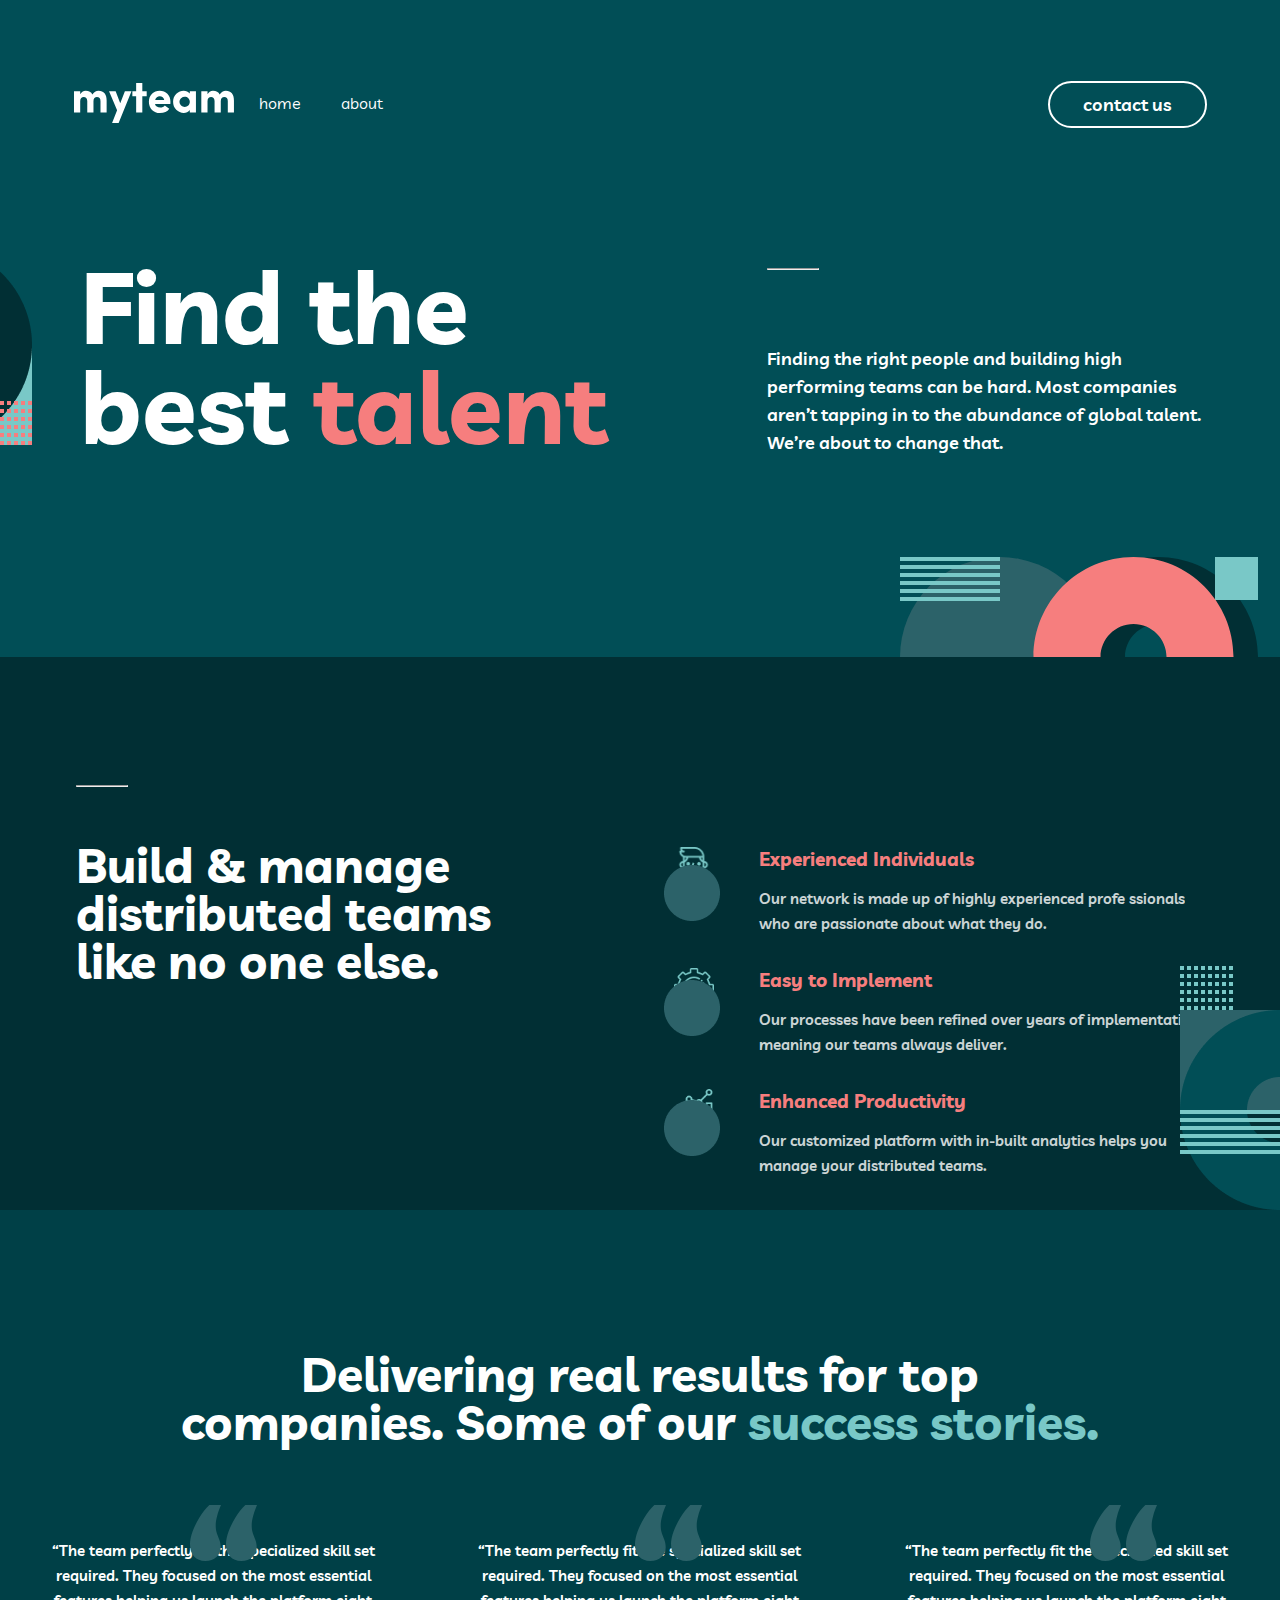
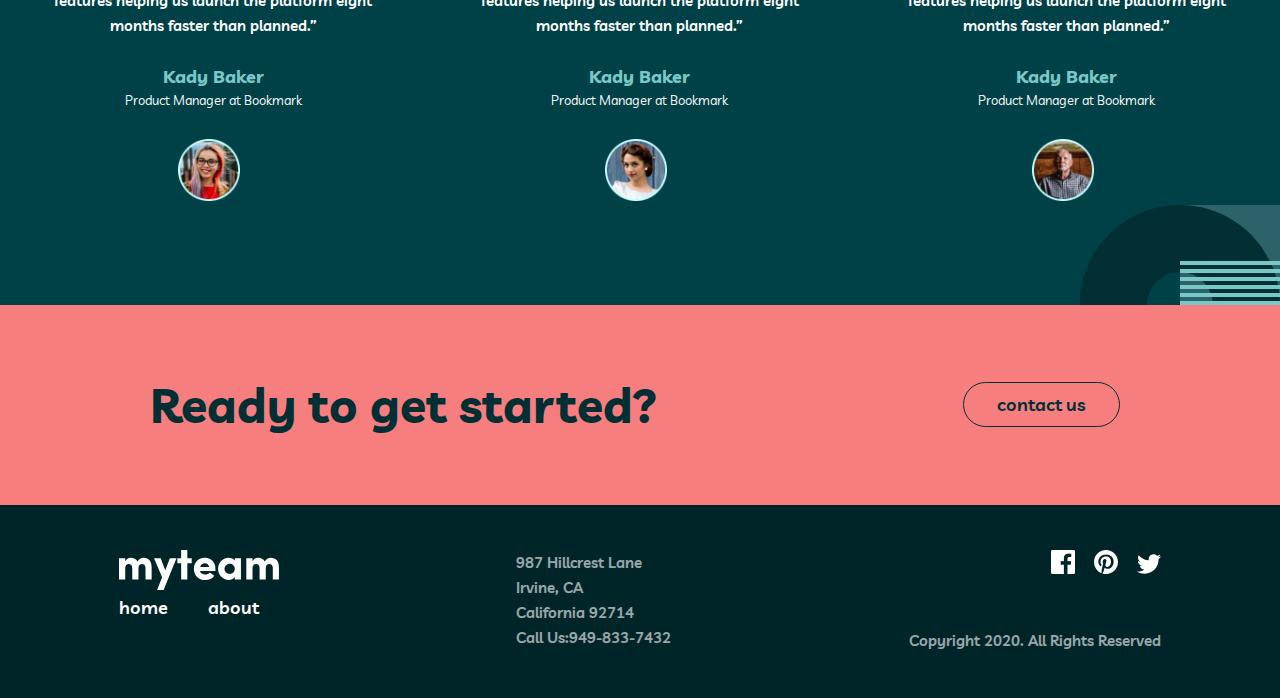
==== index.html @ d725f47a "homework-myteam" ====
<!DOCTYPE html>
<html lang="en">
<head>
    <meta charset="UTF-8">
    <meta http-equiv="X-UA-Compatible" content="IE=edge">
    <meta name="viewport" content="width=device-width, initial-scale=1.0">
    <title>Document</title>
    <link rel="stylesheet" href="./styles.css">
    <link rel="stylesheet" href="./index2.html">
    <link rel="stylesheet" href="./index3.html">
    <!-- fonts -->
    <link rel="preconnect" href="https://fonts.googleapis.com">
    <link rel="preconnect" href="https://fonts.gstatic.com" crossorigin>
    <link href="https://fonts.googleapis.com/css2?family=Livvic:wght@600;700&display=swap" rel="stylesheet">
</head>
<body>
    <header class="header">
        <section>
        <div class="container">
            <div class="bar-wrapper">
               <div class="bar-flex-2items"> 
                <div class="img-ules">
                    <img src="./images/myteam.svg" class="bar-logo" alt="logo">
                <ul class="ul-header">
                    <li><a href="#" class="link-bar">home</a></li>
                    <li><a href="./index2.html" class="link-bar2">about</a></li>
                </ul>
                </div>
                <div class="bar-button">
                <h2>
                <a href="./index3.html" class="btn bar-button">contact us</a>
                </h2>
                </div>
            </div>
        </div>
        </div>
        </section>
    </header>
        <section>
            <div class="container">
                <div class="header-section">
                    <div class="header-wrapper">
                    <div class="header-left">
                         <h1 class="titlt-find-talant">
                            Find the <br> best <span class="sapn-header-color">talent</span> 
                        </h1>
                    </div>
                    <!-- positionimages 2 -->
                    <img src="./images/decoration-header.png" class="position-img2" alt="">
                    <img src="./images/decoration-header-bottom.svg" class="position-img" alt="">
                    <!-- positionimages 2 -->
                    <div class="header-right">
                        <hr class="hr-header-right"> 
                        <p class="header-text">
                            Finding the right people and building high <br> performing teams
                            can be hard. Most companies <br> aren’t tapping in
                            to the abundance of global talent. <br> We’re about to change that.
                        </p>
                        <div class="img-bottom"></div>
                    </div>
                    </div>
                </div>
            </div>
        </section>
    </header>
    <!-- main-section -->
<main>
    <div class="container">
        <div class="main-wrapper">
            <div class="color-flex">
                <!-- left -->
                <div class="left-main">
                    <hr class="left-hr">
                    <h1 class="left-title">
                        Build & manage distributed teams like no one else.
                    </h1>
                </div>
               <!-- right -->
                <div class="right-main">
                 <div class="items-wrapper">
                <div>
                   
                     <img src="./images/man-right.png" class="mini-imges-right" alt="">
                     <img src="./images/img-sickle-all.png" class="circkle" alt="">
                </div>
                <div>
                    <h3 class="right-title">
                        Experienced Individuals
                    </h3>
                    <p class="right-text">
                        Our network is made up of highly experienced profe
                        ssionals who are passionate about what they do.
                    </p>
                </div>
                </div>
                <!-- 2 -->
                <div class="items-wrapper">
                    <div>
                         <img src="./images/img-setting-right.png" class="mini-imges-right" alt="">
                         <img src="./images/img-sickle-all.png" class="circkle2" alt="">
                    </div>
                    <div>
                        <h3 class="right-title">
                            Easy to Implement
                        </h3>
                        <p class="right-text">
                            Our processes have been refined over years of implementation meaning our teams always deliver.
                        </p>
                    </div>
                    </div>
                    <img src="./images/decoration-position.png" class="position-decoration" alt="">
                    <!-- 3 -->
                    <div class="items-wrapper">
                        <div>
                             <img src="./images/img-stap-right.png" class="mini-imges-right" alt="">
                             <img src="./images/img-sickle-all.png" class="circkle3" alt="">
                        </div>
                        <div>
                            <h3 class="right-title">
                                Enhanced Productivity
                            </h3>
                            <p class="right-text">
                                Our customized platform with in-built analytics helps you manage your distributed teams.
                            </p>
                        </div>
                     </div>
            </div>
        </div>
    </div>
    </div>
    <section>
        <div class="container">
            <div class="deliver-wrap">
                <div class="deliver-color">
                <div class="del-title-wrap"> 
                    <h1 class="del-title">
                        Delivering real results for top companies. Some of our
                         <span class="span-del-color">success stories.</span>
                    </h1>
                </div >
                <!-- 3-infocard -->
               
                
            <div class="wraaapper">
<img src="./images/decoration-3section.svg" class="position-3section" alt="">
                
                <div class="del-3infocard">
                    <div class="card">
                        <img src="./images/“.svg" class="kavichki" alt="">
                        <p class="del-textinfo"> “The team perfectly fit the specialized 
                            skill set required. They focused on
                             the most essential features helping us launch 
                             the platform eight months faster than planned.”
                        </p>
                        <h5 class="del-name">
                            Kady Baker
                        </h5>
                        <p class="del-work">
                            Product Manager at Bookmark
                    </p>
                        <img src="./images/img-piples-a.png" class="img-del-infocard" alt="">
                    </div>
                </div>
                <!-- 2 -->
                <div class="del-3infocard">
                    <div class="card">
                        <img src="./images/“.svg" class="kavichki2" alt="">
                        <p class="del-textinfo"> “The team perfectly fit the specialized 
                            skill set required. They focused on
                             the most essential features helping us launch 
                             the platform eight months faster than planned.”
                        </p>
                        <h5 class="del-name">
                            Kady Baker
                        </h5>
                        <p class="del-work">
                            Product Manager at Bookmark
                    </p>
                        <img src="./images/img-piples-b.png" class="img-del-infocard" alt="">
                    </div>
                </div>
                <!-- 3 -->
                <div class="del-3infocard">
                    <div class="card">
                        <img src="./images/“.svg" class="kavichki3" alt="">
                        <p class="del-textinfo"> “The team perfectly fit the specialized 
                            skill set required. They focused on
                             the most essential features helping us launch 
                             the platform eight months faster than planned.”
                        </p>
                        <h5 class="del-name">
                            Kady Baker
                        </h5>
                        <p class="del-work">
                            Product Manager at Bookmark
                    </p>
                        <img src="./images/img-piples-c.png" class="img-del-infocard" alt="">
                    </div>
                </div>
            </div>
                </div>
            </div>
        </div>
    </section>
    <section>
      
        <div class="container">
            <div class="ready-wrapper">
                <div class="ready-color">
<h2 class="ready-title">Ready to get started?</h2>
<h4 class="ready-button"><a href="#" class="btn ready-btn">contact us</a></h4>
                </div>
            </div>
        </div>
    </section>
</main>
<footer>
    <section>
        <div class="container">
            <div class="fott-wrapper">
                <div class="fott-color">
                <div>
                     <img src="./images/myteam.svg" class="logo-fotter" alt="">
                    <ul class="ul-header">
                        <li><a href="#" class="link-bar3">home</a></li>
                        <li><a href="#" class="link-bar3 about-fot">about</a></li>
                    </ul>
                </div>
                <div>
                    <p class="fott-infoes">987 Hillcrest Lane </p>
                    <p class="fott-infoes">Irvine, CA</p>
                    <p class="fott-infoes">California 92714 </p>
                    <p class="fott-infoes">Call Us:949-833-7432</p>
                </div>
                <div class="icons">
                <div class="icons-wrapper">
                    <a href="#"><img src="./images/fotter-logo-facebook.png" class="icon-margin shadow" alt="icon faceboock"></a>
                    <a href="#"><img src="./images/fotter-logo-pp.svg" class="icon-margin shadow" alt="p"></a>
                    <a href="#"> <img src="./images/fotter-logo-twitter.svg" class="shadow"  alt="icon-twitter"></a>
                </div>
                     <p class="fott-infoes">Copyright 2020. All Rights Reserved</p>
                </div>
                </div>
            </div>
        </div>
    </section>
</footer>
</body>
</html>
---- styles.css ----
*{
    margin: 0px;
    padding: 0px;
  list-style-type: none;
  text-decoration: none;
}
body{
    font-family: 'Livvic', sans-serif;
}
.container {
    max-width: 1440px;
    width: 100%;
    margin: 0 auto;
}
/* header start */
.header{
    background: #014E56;
    padding-top: 83px;
}
.link-bar{
  margin-right: 40px;
  color:#fff;
}
.header-left{
    margin-bottom: 200px;
}
.header-right{
    margin-bottom: 200px;
}
.bar-flex-2items{
    align-items: center;
  justify-content: space-around;
  display: flex;
}
.link-bar2{
    color:#fff;
   margin-right: 665px;
}
.img-ules{
    align-items: center;
    display: flex;
}
.link-bar:hover{
 color: #F67E7E;
}
.link-bar2:hover{
    color: #F67E7E;
}
.sapn-header-color{
    color: #F67E7E;
}
.bar-wrapper{
    justify-content: space-around;
    display: flex;
    align-items: center;    
}
.bar-logo{
    width: 160px;
 margin-right: 25px;
}
.ul-header{
    display: flex;  
}
/* position-images */
.position-img{
    position: absolute;
    top: 557px;
    left: 900px;
}
.position-img2{
    position: absolute;
    top: 245px;
    right: 1248px;
}
.position-decoration{
    position: absolute;
    top: 966px;
    right: 0px;
}
.position-3section{
    position: absolute;
    top: 1805px;
    right: 0px;
}
/* position-images */
.btn{
font-style: normal;
font-weight: 600;
font-size: 18px;
line-height: 28px;
color: #FFFFFF;
border: 2px solid #FFFFFF;
border-radius: 24px;
padding: 10px 33px;
}
.btn:hover{
color: #014E56;
background-color: #fff;
border: 2px solid #014E56 ;
}

/* header */
.header-wrapper{
    background: #014E56;
    display: flex;
    justify-content: space-around;
}
.img-del-infocard{
    margin-top: 30px;
    margin-left: 140px;
}
.titlt-find-talant{
  margin-top: 133px;
font-weight: 700;
font-size: 100px;
line-height: 100px;
color: #FFFFFF;
}
.hr-header-right{
    margin-top: 145px;
    width: 50px;
    background: #014E56;
}
.header-text{
margin-top: 75px;
font-style: normal;
font-weight: 600;
font-size: 18px;
line-height: 28px;
color: #FFFFFF;
}
.color-flex{
    justify-content: space-around;
    background: #012F34;
    display: flex;
}
.left-hr{
    margin-top: 28px;
    margin-bottom: 54px;
    text-align: left;
    width: 50px;
    background: #F67E7E;
}
.left-main {
    margin-top: 100px;
}
.right-main{
    margin-top: 190px;
}
.left-title{
    width: 445px;
font-style: normal;
font-weight: 700;
font-size: 48px;
line-height: 48px;
color: #FFFFFF;
}
.items-wrapper{
    display: flex;
}
.mini-imges-right{
   
    width: 40px;
    margin-right: 45px;
}
.right-title{
    padding-bottom: 15px;
color: #F67E7E;
}
.right-text{
width: 445px;
font-style: normal;
font-weight: 600;
font-size: 15px;
line-height: 25px;
color: #FFFFFF;
mix-blend-mode: normal;
opacity: 0.8;
padding-bottom: 32px;
}
.circkle{
    position: absolute;
    right: 560px;
    top: 865px;
}

.circkle2{
    position: absolute;
    right: 560px;
    top: 980px;
}
.wraaapper{
    padding-bottom: 100px;
    display: flex;
    justify-content: space-around;
}
.circkle3{
    position: absolute;
    right: 560px;
    top: 1100px;
}
.kavichki2{
    position: absolute;
    top: 1505px;
    left: 635px;
}
.kavichki3{
    position: absolute;
    top: 1505px;
    left: 1090px;
}
.deliver-wrap{
   
    background: #004047;
}
.del-title{
    padding-top: 140px;
    margin-bottom: 92px;
margin-left: auto;
margin-right: auto;
width: 932px;
font-style: normal;
font-weight: 700;
font-size: 48px;
line-height: 48px;
text-align: center;
color: #FFFFFF;
}
.span-del-color{
    color: #79C8C7;
}
.del-3infocard{
    display: flex;
}
.kavichki{
    position: absolute;
    top: 1505px;
    left: 190px;
   
}
.del-textinfo{
    
    width: 350px;
    font-style: normal;
    font-weight: 600;
    font-size: 15px;
    line-height: 25px;
    text-align: center;
    color: #FFFFFF;    
}
.del-name{  
    margin-top: 25px;  
font-style: normal;
font-weight: 700;
font-size: 18px;
line-height: 28px;
text-align: center;
color: #79C8C7;
}
.del-work{
    font-size: 13px;
line-height: 18px;
text-align: center;
color: #FFFFFF;
}
.img-del-infocard{
width: 62px;
}
.ready-color{
    background: #F67E7E;
    display: flex;
    align-items: center;
}
.ready-btn{
    border: 1px solid #012F34;
    color: #012F34;
}
.ready-btn:hover{
    background: #F67E7E;
}


.ready-title{
   margin-top: 76px;
   margin-bottom: 76px;
   margin-right: 305px;
   margin-left: 150px; 
font-style: normal;
font-weight: 700;
font-size: 48px;
line-height: 48px;
color: #012F34;
}
.shadow:hover {
    box-shadow: 0px 11px 16px -1px rgba(63, 219, 74, 0.39);
}
.fott-color{
    padding-bottom: 45px;
    padding-top: 45px;
    background:  #002529;
    justify-content: space-around;   
    display: flex;
}
.fott-infoes{
    font-style: normal;
font-weight: 600;
font-size: 15px;
line-height: 25px;
color: #FFFFFF;
mix-blend-mode: normal;
opacity: 0.6;
}
.about-fot {
        padding-left: 40px;
}
.link-bar3{
    font-style: normal;
    font-weight: 600;
    font-size: 18px;
    line-height: 28px;
    color: #FFFFFF;
}
.icons-wrapper{
    margin-bottom: 50px;
    margin-left: 142px;
}
.icon-margin{
    margin-right: 15px;
}
/* section-about */
.titlt-about{
    padding-top: 25px;
font-style: normal;
font-weight: 700;
font-size: 64px;
line-height: 100px;
color: #FFFFFF;
}

.about-header-text{
font-style: normal;
font-weight: 600;
font-size: 18px;
line-height: 28px;
color: #FFFFFF;
}
.hr-about{
    background: #F67E7E;
    width: 50px;
    margin-bottom: 40px;
    border: 1px solid  #F67E7E;
}
.header-wrapper-about{
    display: flex;
    justify-content: space-around;
    padding-top: 130px;
}
.decoration-about-header{
    position: absolute;
    top: 408px;
    right: 0px;
}
.meet-title{
    padding-top: 140px;
font-style: normal;
font-weight: 700;
font-size: 48px;
line-height: 48px;
text-align: center;
color: #FFFFFF;
}
.meet-color{
    background: #004047;
}
.flrx{
    display: flex;
}
.flrx2{
    padding-bottom: 150px;
    display: flex;
}
.ddff{
    
    justify-content: space-between;
}
.infocard{
    background: #012F34;
}
.for-padding{
    align-items: center;
    justify-content: center;
}
.infocard-icon{
    padding-bottom: 16px;
    padding-top: 32px;
    padding-left: 125px;
    padding-right: 125px;
}
.infocard-name{
  
font-style: normal;
font-weight: 700;
font-size: 18px;
line-height: 28px;
text-align: center;
color: #79C8C7;
}
.infocard-work{
font-size: 15px;
line-height: 25px;
text-align: center;
color: #FFFFFF;
padding-bottom: 56px;
}
.in6-name{
    padding-top: 35px;
font-style: normal;
font-weight: 700;
font-size: 18px;
line-height: 28px;
text-align: center;
color: #79C8C7;
}
.ddff{
    margin-top: 65px;
}
.in6-info{
    padding-bottom: 24px;
    padding-right: 44px;
    padding-left: 50px;
    width: 256px;
font-style: normal;
font-weight: 600;
font-size: 15px;
line-height: 25px;
text-align: center;
color: #FFFFFF;
}
.icons-about{
padding-left: 15px;
}
.icons-about1{
    padding-left: 150px;
}
.infocard{
    margin-right: 30px;
    margin-bottom: 75px;
}
.pluss{
    margin-left: 125px;
}

/* position-images */
.info-poss{
    position: absolute;
    top: 1090px;
    left: 275px;
}
.info-poss1{
    position: absolute;
    top: 1090px;
    left: 655px;
}
.info-poss2{
    position: absolute;
    top: 1090px;
    left: 1035px;
}
.info-poss3{
    position: absolute;
    top: 1425px;
    left: 275px;
}
.info-poss4{
    position: absolute;
    top: 1425px;
    left: 655px;
}
.info-poss5{
    position: absolute;
    top: 1425px;
    left: 1035px;
}
.clin-wr-color{
  background: #012F34;
}
.client-decor{
    position: absolute;
    bottom: -1229px;
    left: 0px;
}
.client-title{
    padding-top: 140px;
    text-align: center;
    
font-style: normal;
font-weight: 700;
font-size: 48px;
line-height: 48px;
color: #FFFFFF;
}
.namebands{
    margin-top: 70px;
    padding-bottom: 150px;
    justify-content: center;
    align-items: center;
    display: flex;
  
}
.name-logo{
  padding-right: 80px;      
}
/* contact */
.two-wrapper{
    padding-top: 120px;
    padding-bottom: 120px;
    display: flex;
    justify-content: space-around;
}
.contact-img-text{
    align-items: center;
    margin-bottom: 24px;
    display: flex;
}
.contact-title{
    padding-bottom: 16px;
    font-style: normal;
font-weight: 700;
font-size: 64px;
line-height: 100px;
color: #FFFFFF;
}
.contact-ask{
    padding-bottom: 32px;
 font-style: normal;
font-weight: 700;
font-size: 32px;
line-height: 48px;
color: #F67E7E;
}
.contact-text{
    padding-left: 45px;
font-style: normal;
font-weight: 700;
font-size: 18px;
line-height: 28px;
color: #FFFFFF;
}
.names-right{
    padding-bottom: 15px;
    padding-left: 15px;
font-style: normal;
font-weight: 600;
font-size: 15px;
line-height: 25px;
letter-spacing: -0.115385px;
color: #FFFFFF;
mix-blend-mode: normal;
opacity: 0.6;
}
.hr-right-contact{
    width: 540px;
    margin-bottom: 24px;
}
.button-contact{
    color:#004047 ;
    background: #FFF;
}
.massage-last{
    margin-bottom: 58px;
}
.about-decorate-pos{
    position: absolute;
    top: 260px;
    left: -20px;
}
.bottom-contact-dec-poss{
    position: absolute;
    right: -20px;
    top: 573px;
}
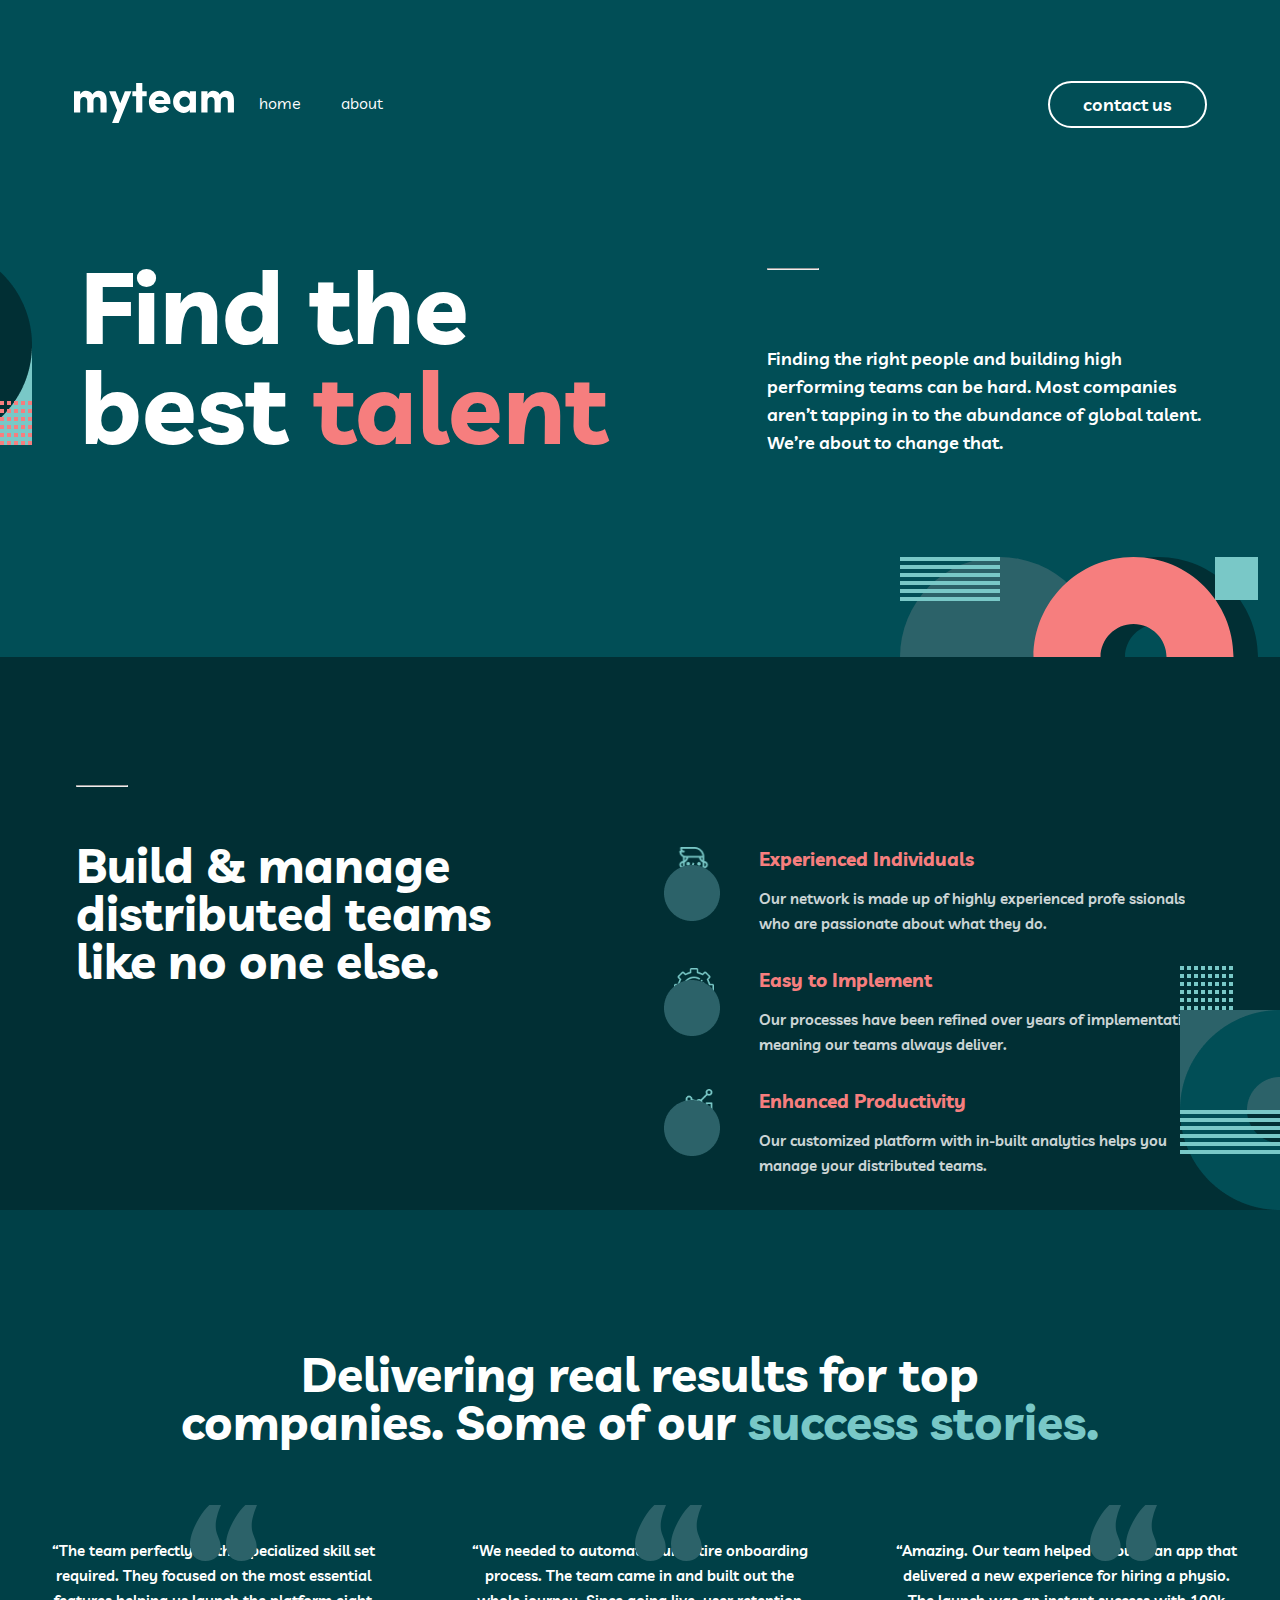
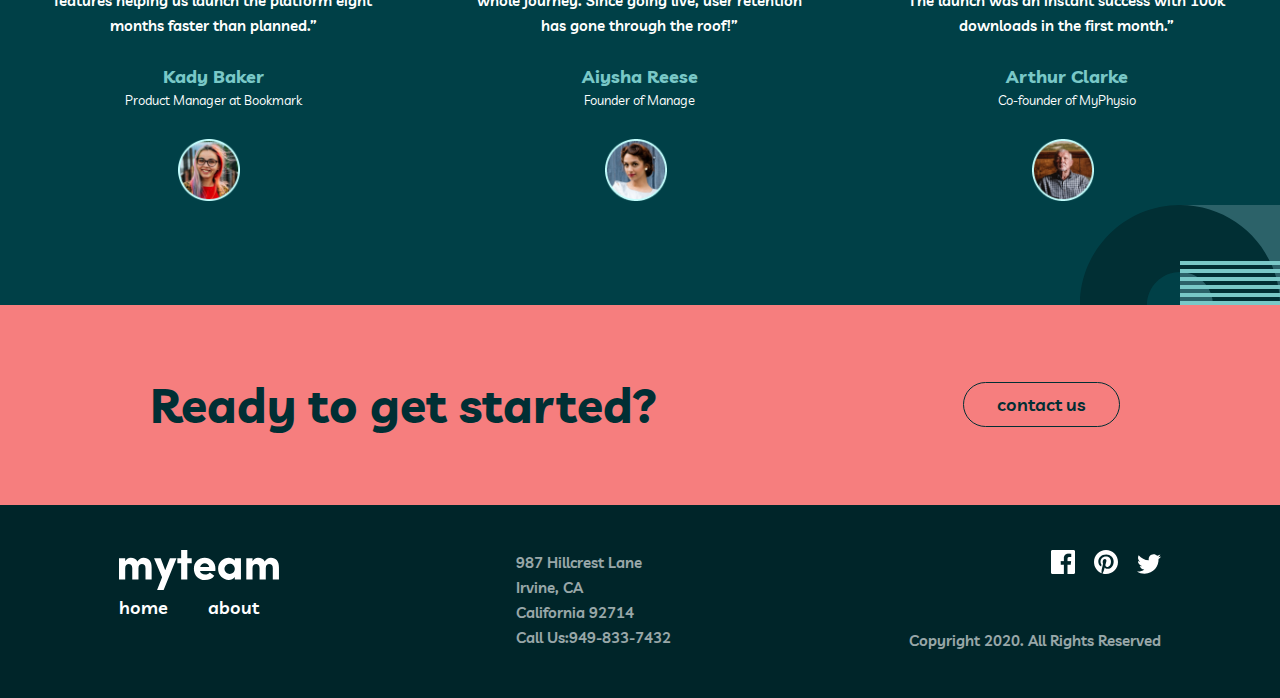
==== commit 258c37af: "changed media" ====
--- a/index.html
+++ b/index.html
@@ -37,6 +37,10 @@
         </section>
     </header>
         <section>
+             <!-- positionimages 2 -->
+             <img src="./images/decoration-header.png" class="position-img2" alt="">
+             <img src="./images/decoration-header-bottom.svg" class="position-img" alt="">
+             <!-- /positionimages 2 -->
             <div class="container">
                 <div class="header-section">
                     <div class="header-wrapper">
@@ -45,10 +49,6 @@
                             Find the <br> best <span class="sapn-header-color">talent</span> 
                         </h1>
                     </div>
-                    <!-- positionimages 2 -->
-                    <img src="./images/decoration-header.png" class="position-img2" alt="">
-                    <img src="./images/decoration-header-bottom.svg" class="position-img" alt="">
-                    <!-- positionimages 2 -->
                     <div class="header-right">
                         <hr class="hr-header-right"> 
                         <p class="header-text">
@@ -165,16 +165,16 @@
                 <div class="del-3infocard">
                     <div class="card">
                         <img src="./images/“.svg" class="kavichki2" alt="">
-                        <p class="del-textinfo"> “The team perfectly fit the specialized 
-                            skill set required. They focused on
-                             the most essential features helping us launch 
-                             the platform eight months faster than planned.”
+                        <p class="del-textinfo"> 
+                            “We needed to automate our entire onboarding process. 
+                            The team came in and built out the whole journey.
+                             Since going live, user retention has gone through the roof!”
                         </p>
                         <h5 class="del-name">
-                            Kady Baker
+                            Aiysha Reese
                         </h5>
                         <p class="del-work">
-                            Product Manager at Bookmark
+                            Founder of Manage
                     </p>
                         <img src="./images/img-piples-b.png" class="img-del-infocard" alt="">
                     </div>
@@ -183,16 +183,16 @@
                 <div class="del-3infocard">
                     <div class="card">
                         <img src="./images/“.svg" class="kavichki3" alt="">
-                        <p class="del-textinfo"> “The team perfectly fit the specialized 
-                            skill set required. They focused on
-                             the most essential features helping us launch 
-                             the platform eight months faster than planned.”
+                        <p class="del-textinfo">
+                            “Amazing. Our team helped us build an app that delivered
+                             a new experience for hiring a physio. 
+                            The launch was an instant success with 100k downloads in the first month.”
                         </p>
                         <h5 class="del-name">
-                            Kady Baker
+                            Arthur Clarke
                         </h5>
                         <p class="del-work">
-                            Product Manager at Bookmark
+                            Co-founder of MyPhysio
                     </p>
                         <img src="./images/img-piples-c.png" class="img-del-infocard" alt="">
                     </div>
--- a/styles.css
+++ b/styles.css
@@ -52,8 +52,8 @@
 }
 .bar-wrapper{
     justify-content: space-around;
-    display: flex;
-    align-items: center;    
+    display: flex; 
+    align-items: center;   
 }
 .bar-logo{
     width: 160px;
@@ -580,24 +580,213 @@
     right: -20px;
     top: 573px;
 }
-
-
-
-
-
-
-
-
-
-
-
-
-
-
-
-
-
-
-
-
-
+ 
+@media screen and (max-width:768px) {
+    .header-wrapper{
+      display: flex;
+      flex-direction: column;
+    }
+   .bar-flex-2items{
+    align-items: center;
+    justify-content: space-around;
+    display: flex;
+   }
+ .link-bar2{
+    margin-right: 220px;
+ }
+
+   .titlt-find-talant{
+    margin-top: 122px;
+font-style: normal;
+font-weight: 700;
+font-size: 64px;
+line-height: 56px;
+text-align: center;
+color: #FFFFFF;
+   }
+   .hr-header-right{
+    margin-top: 0px;
+    position: absolute;
+    top: -2px;
+   }
+   .header-text{
+margin-top: -185px;
+font-style: normal;
+font-weight: 600;
+font-size: 15px;
+line-height: 28px;
+text-align: center;
+color: #FFFFFF;
+}
+.color-flex{
+    display: flex;
+    flex-direction: column;
+}
+.right-main{
+    margin-left: 97px;
+    margin-top: 64px;
+    margin-bottom: 100px;
+}
+.position-decoration {
+    position: absolute;
+    top: 758px;
+    right: 0px;
+}
+.position-img {
+    position: absolute;
+    top: 657px;
+    left: 205px;
+}
+.right-title{
+font-style: normal;
+font-weight: 700;
+font-size: 18px;
+line-height: 28px;
+color: #F67E7E;
+}
+.right-text{
+font-style: normal;
+font-weight: 600;
+font-size: 15px;
+line-height: 25px;
+color: #FFFFFF;
+}
+.circkle3 {
+    position: absolute;
+    right: 580px;
+    top: 1120px;
+}
+.circkle2 {
+    position: absolute;
+    right: 580px;
+    top: 1245px;
+}
+.circkle {
+    position: absolute;
+    right: 580px;
+    top: 1000px;
+}
+.left-title{
+    margin-left: 100px;
+    margin-right: 225px;
+    font-style: normal;
+font-weight: 700;
+font-size: 32px;
+line-height: 32px;
+color: #FFFFFF;
+}
+.wraaapper{
+    display: flex;
+    flex-direction: column;
+    margin-left: 65px;
+}
+.del-textinfo{
+    width: 573px;
+    font-style: normal;
+font-weight: 600;
+font-size: 15px;
+line-height: 25px;
+text-align: center;
+color: #FFFFFF;
+}
+.img-del-infocard {
+    margin-top: 16px;
+    margin-left: 260px;
+}
+.card{
+    margin-bottom: 90px;
+}
+.kavichki {
+    position: absolute;
+    top: 1745px;
+    left: 313px;
+}
+.kavichki2 {
+    position: absolute;
+    top: 2060px;
+    left: 313px;
+}
+.kavichki3 {
+    position: absolute;
+    top: 2380px;
+    left: 313px;
+}
+.del-title{
+    margin-left: 100px;
+    margin-right: 0px;
+    margin-top: 0px;
+    margin-bottom: 84px;
+    width: 491px;
+    font-style: normal;
+font-weight: 700;
+font-size: 32px;
+line-height: 32px;
+text-align: center;
+color: #FFFFFF;
+}
+.ready-title{
+    margin-left: 0px;
+    margin-right: 0px;
+    margin-top: 0px;
+    margin-bottom: 0px;
+    width: 336px;
+font-style: normal;
+font-weight: 700;
+font-size: 32px;
+line-height: 32px;
+color: #012F34;
+}
+.left-hr{
+    position: absolute;
+    left: 100px;
+    top: 801px;
+    border: 2px solid #F67E7E;
+}
+.ready-title {
+    margin-left: 97px;
+    margin-right: 84px;
+    margin-top: 84px;
+    margin-bottom: 84px;
+    width: 336px;
+    font-style: normal;
+    font-weight: 700;
+    font-size: 32px;
+    line-height: 32px;
+    color: #012F34;
+}
+.position-3section {
+    height: 75px;
+    width: 200px;
+    position: absolute;
+    top: 2759px;
+    right: -25px;
+}
+.fott-color{
+    display: flex;
+    align-items: center;
+}
+}
+
+
+    
+ 
+
+
+
+
+
+
+
+
+
+
+
+
+
+
+
+
+
+
+
+
